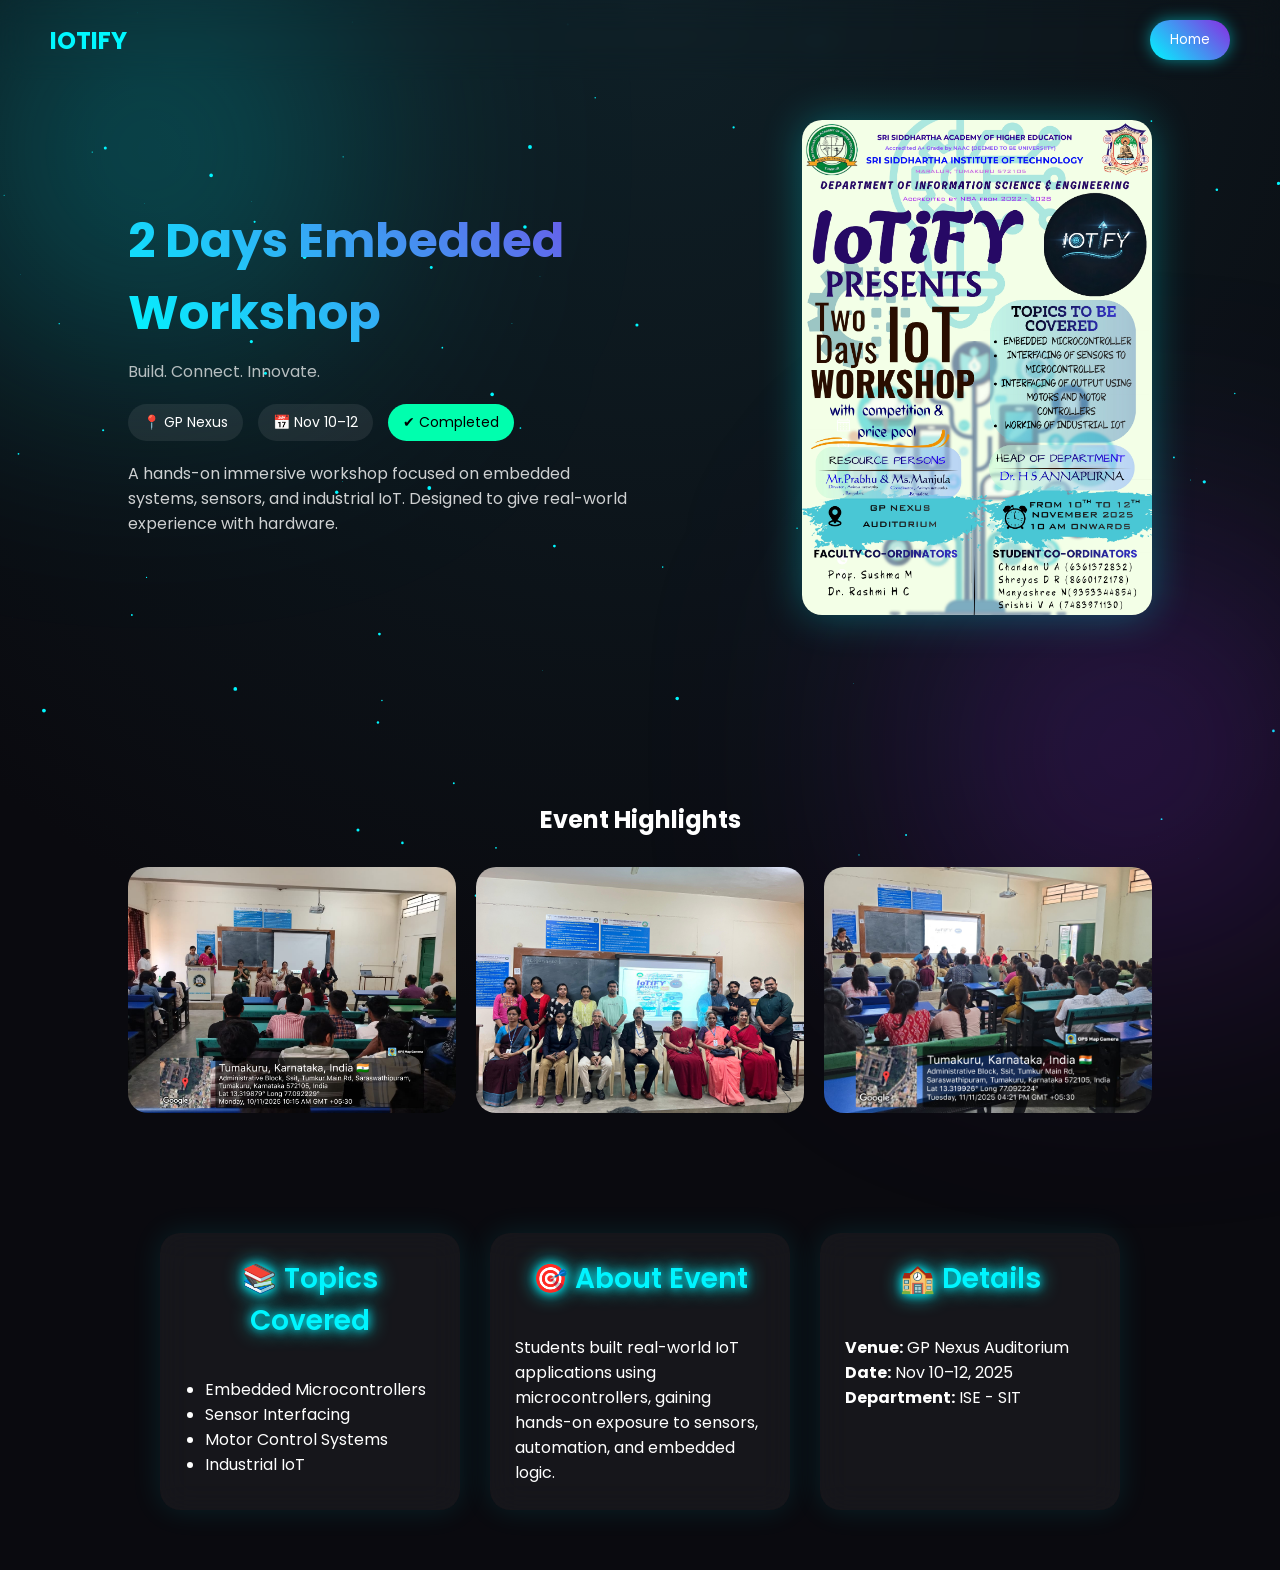
==== event1.html @ 373ab691 "Add files via upload" ====
<!DOCTYPE html>
<html lang="en">
<head>
<meta charset="UTF-8">
<meta name="viewport" content="width=device-width, initial-scale=1.0">
<title>Workshop - IOTIFY</title>

<link rel="stylesheet" href="style.css">
<link href="https://fonts.googleapis.com/css2?family=Poppins:wght@300;500;700&display=swap" rel="stylesheet">

</head>

<body>

<canvas id="bg"></canvas>

<nav>
    <h1>IOTIFY</h1>
    <button onclick="goHome()">Home</button>
</nav>

<section class="event-hero">

    <!-- LEFT CONTENT -->
    <div class="event-left">
        <h1>2 Days Embedded Workshop</h1>
        <p class="tagline">Build. Connect. Innovate.</p>

        <div class="event-badges">
            <span>📍 GP Nexus</span>
            <span>📅 Nov 10–12</span>
            <span class="status">✔ Completed</span>
        </div>

        <p class="desc">
            A hands-on immersive workshop focused on embedded systems, sensors,
            and industrial IoT. Designed to give real-world experience with hardware.
        </p>

    </div>

    <!-- RIGHT HERO IMAGE -->
    <div class="event-right">
        <img src="poster.png" class="hero-img">
    </div>

</section>

<!-- IMAGE GALLERY -->
<section class="gallery-section">

    <h2>Event Highlights</h2>

    <div class="gallery">
        <img src="image1.png">
        <img src="image2.png">
        <img src="image3.png">
    </div>

</section>

<!-- DETAILS -->
<section class="details-section">

    <div class="info-card">
       <h3 style="
    text-align:center;
    font-size:28px;
    font-weight:600;
    color:#00f5ff;
    text-shadow: 0 0 10px #00f5ff, 0 0 20px #00f5ff;
">
    📚 Topics Covered
</h3><br>
        <ul>
            <li>Embedded Microcontrollers</li>
            <li>Sensor Interfacing</li>
            <li>Motor Control Systems</li>
            <li>Industrial IoT</li>
        </ul>
    </div>

    <div class="info-card">
        <h3 style="
    text-align:center;
    font-size:28px;
    font-weight:600;
    color:#00f5ff;
    text-shadow: 0 0 10px #00f5ff, 0 0 20px #00f5ff;
">
    🎯 About Event
</h3><br>
        <p>
            Students built real-world IoT applications using microcontrollers,
            gaining hands-on exposure to sensors, automation, and embedded logic.
        </p>
    </div>

    <div class="info-card">
        <h3 style="
    text-align:center;
    font-size:28px;
    font-weight:600;
    color:#00f5ff;
    text-shadow: 0 0 10px #00f5ff, 0 0 20px #00f5ff;
">
    🏫 Details
</h3><br>
        <p><b>Venue:</b> GP Nexus Auditorium</p>
        <p><b>Date:</b> Nov 10–12, 2025</p>
        <p><b>Department:</b> ISE - SIT</p>
    </div>

</section>

<script src="script.js"></script>
</body>
</html>
---- style.css ----
/* RESET */
    *{
        margin:0;
        padding:0;
        box-sizing:border-box;
        font-family:'Poppins',sans-serif;
    }

    /* BODY */
    body{
        background: radial-gradient(circle at top, #0f2027, #0a0a0f 60%);
        color:white;
        overflow-x:hidden;
    }

    /* GLOW EFFECT */
    body::before{
        content:"";
        position:fixed;
        width:500px;
        height:500px;
        background: radial-gradient(circle, #00f7ff55, transparent);
        top:-100px;
        left:-100px;
        filter:blur(120px);
        z-index:-1;
    }

    body::after{
        content:"";
        position:fixed;
        width:500px;
        height:500px;
        background: radial-gradient(circle, #8a2be255, transparent);
        bottom:-100px;
        right:-100px;
        filter:blur(120px);
        z-index:-1;
    }

    /* NAVBAR */
    nav{
        display:flex;
        justify-content:space-between;
        align-items:center;
        padding:20px 50px;
        position:fixed;
        width:100%;
        backdrop-filter:blur(15px);
        z-index:1000;
    }

    nav h1{
        color:#00f7ff;
    }

    nav button{
        padding:10px 20px;
        border:none;
        border-radius:20px;
        background:linear-gradient(45deg,#00f7ff,#8a2be2);
        color:white;
        cursor:pointer;
        box-shadow:0 0 15px rgba(0,247,255,0.5);
        transition:0.3s;
    }

    nav button:hover{
        transform:scale(1.05);
    }

    /* HERO */
    .hero{
        height:100vh;
        display:flex;
        flex-direction:column;
        justify-content:center;
        align-items:center;
        text-align:center;
    }

    .hero h1{
        font-size:60px;
        background:linear-gradient(45deg,#00f7ff,#8a2be2);
        -webkit-background-clip:text;
        color:transparent;
    }

    .hero p{
        margin-top:10px;
        opacity:0.8;
    }

    .hero-buttons{
        display:flex;
        gap:20px;
        margin-top:30px;
    }

    .hero button{
        padding:15px 30px;
        border:none;
        border-radius:30px;
        background:linear-gradient(45deg,#00f7ff,#8a2be2);
        color:white;
        cursor:pointer;
        transition:0.3s;
    }

    .hero button:hover{
        transform:scale(1.1);
    }

    /* SPECIAL BUTTONS */
    .verify-btn{
        background:linear-gradient(45deg,#00ffae,#00f7ff);
    }

    .login-btn{
        background:linear-gradient(45deg,#8a2be2,#00f7ff);
    }

    /* SECTION */
    .section{
        padding:100px 50px;
        text-align:center;
    }

    /* CARDS */
    .cards{
        display:flex;
        gap:30px;
        flex-wrap:wrap;
        justify-content:center;
    }

    .card{
        width:280px;
        min-height:180px;
        background:rgba(255,255,255,0.05);
        backdrop-filter:blur(15px);
        border-radius:20px;
        padding:20px;
        display:flex;
        align-items:center;
        justify-content:center;
        text-align:center;
        transition:0.3s;
        cursor:pointer;
    }

    .card:hover{
        transform:translateY(-10px) scale(1.05);
        box-shadow:0 0 25px #00f7ff;
    }

    /* EVENT */
    .event-card{
        flex-direction:column;
        gap:10px;
    }

    .event-img{
        width:100%;
        border-radius:15px;
    }

    .event-detail-img{
        width:80%;
        max-width:500px;
        margin:20px 0;
        border-radius:20px;
    }

    .event-desc{
        max-width:600px;
        margin:20px auto;
        opacity:0.8;
    }

    /* REGISTER BUTTON */
    .register-btn{
        padding:12px 25px;
        border:none;
        border-radius:25px;
        background:linear-gradient(45deg,#00f7ff,#8a2be2);
        color:white;
        cursor:pointer;
        transition:0.3s;
    }

    .register-btn:hover{
        transform:scale(1.05);
    }

    /* MODAL */
    .modal{
        display:none;
        position:fixed;
        width:100%;
        height:100%;
        background:rgba(0,0,0,0.85);
        justify-content:center;
        align-items:center;
        z-index:2000;
    }

    .modal-content{
        background:#111;
        padding:30px;
        border-radius:20px;
        width:320px;
        position:relative;
        text-align:center;
        box-shadow:0 0 30px rgba(0,247,255,0.2);
    }

    .modal input{
        width:100%;
        padding:10px;
        margin:10px 0;
        border-radius:10px;
        border:none;
    }

    .modal button{
        padding:10px 20px;
        border:none;
        border-radius:20px;
        background:linear-gradient(45deg,#00f7ff,#8a2be2);
        color:white;
        cursor:pointer;
    }

    .modal button:hover{
        transform:scale(1.05);
    }

    .close-btn{
        position:absolute;
        top:10px;
        right:15px;
        font-size:18px;
        cursor:pointer;
    }

    /* VERIFY PAGE */
    .verify-title{
        font-size:32px;
        margin-top:120px;
        text-align:center;
        background:linear-gradient(45deg,#00f7ff,#8a2be2);
        -webkit-background-clip:text;
        color:transparent;
    }

    .verify-box{
        max-width:420px;
        margin:30px auto;
        padding:30px;
        border-radius:25px;
        background:rgba(255,255,255,0.05);
        backdrop-filter:blur(20px);
        box-shadow:0 0 40px rgba(0,247,255,0.1);
    }

    .verify-box input{
        width:100%;
        padding:12px;
        margin:10px 0;
        border:none;
        border-radius:12px;
        background:#111;
        color:white;
    }

    .verify-box button{
        width:100%;
        padding:12px;
        margin-top:10px;
        border:none;
        border-radius:25px;
        background:linear-gradient(45deg,#00f7ff,#8a2be2);
        color:white;
        cursor:pointer;
    }

    .verify-box button:hover{
        transform:scale(1.05);
    }

    .or-text{
        text-align:center;
        margin:10px 0;
        opacity:0.6;
    }

    /* QR */
    #qr-reader{
        margin-top:15px;
        border-radius:15px;
        overflow:hidden;
        border:2px solid #00f7ff;
    }

    /* RESULT PAGE */
    .result-box{
        max-width:600px;
        margin:120px auto 40px;
        padding:20px;
    }

    .result-card{
        padding:25px;
        border-radius:25px;
        backdrop-filter:blur(25px);
        background:rgba(255,255,255,0.05);
        box-shadow:0 0 40px rgba(0,247,255,0.15);
        animation:fadeIn 0.6s ease;
        text-align:center;
    }

    .result-card:hover{
        transform:scale(1.02);
        box-shadow:0 0 60px rgba(0,247,255,0.3);
    }

    .result-card.success{
        border:1px solid #00ffae;
    }

    .result-card.error{
        border:1px solid #ff0055;
    }

    /* BADGE */
    .verified-badge{
        display:inline-block;
        padding:5px 12px;
        border-radius:20px;
        background:#00ffae;
        color:black;
        font-size:12px;
        margin-bottom:10px;
    }

    /* CERTIFICATE FRAME */
    .result-card iframe{
        display:block;
        margin:15px auto;
    }

    /* CANVAS */
    canvas{
        position:fixed;
        top:0;
        left:0;
        z-index:-1;
    }

    /* FOOTER */
    footer{
        text-align:center;
        padding:20px;
        opacity:0.6;
    }

    /* ANIMATION */
    @keyframes fadeIn{
        from{
            opacity:0;
            transform:translateY(15px);
        }
        to{
            opacity:1;
            transform:translateY(0);
        }
    }

    /* RESPONSIVE */
    @media(max-width:768px){
        .hero h1{
            font-size:35px;
        }

        nav{
            padding:15px 20px;
        }

        .section{
            padding:80px 20px;
        }

        .verify-box,
        .result-box,
        .modal-content{
            width:90%;
        }
    }
    /* ================= SUCCESS ================= */
    .result-card.success{
        border:1px solid #00ffcc;
        box-shadow:0 0 25px rgba(0,255,200,0.4);
        animation:fadeIn 0.6s ease;
    }

    .verified-badge{
        background:#00ffcc;
        color:black;
        padding:5px 15px;
        border-radius:20px;
        font-weight:600;
    }

    /* ================= FAILURE ================= */
    .result-card.fail{
        border:1px solid #ff4d4d;
        box-shadow:0 0 25px rgba(255,0,0,0.4);
        text-align:center;
    }

    .fail-badge{
        background:#ff4d4d;
        padding:6px 16px;
        border-radius:20px;
        font-weight:600;
    }

    .error-icon{
        font-size:50px;
        margin-top:20px;
        color:#ff4d4d;
    }

    /* ================= ANIMATIONS ================= */
    .animate-in{
        animation:fadeIn 0.6s ease;
    }

    .animate-fail{
        animation:shake 0.4s ease, fadeIn 0.6s ease;
    }

    @keyframes fadeIn{
        from{opacity:0; transform:scale(0.95);}
        to{opacity:1; transform:scale(1);}
    }

    @keyframes shake{
        0%{transform:translateX(0);}
        25%{transform:translateX(-5px);}
        50%{transform:translateX(5px);}
        75%{transform:translateX(-5px);}
        100%{transform:translateX(0);}
    }
    .switch-btn{
    background: linear-gradient(45deg,#00f7ff,#0066ff);
    border: none;
    padding: 10px 20px;
    border-radius: 8px;
    color: white;
    font-weight: bold;
    cursor: pointer;
    transition: 0.3s;
}

.switch-btn:hover{
    transform: scale(1.05);
}
.switch-btn{
    background: linear-gradient(45deg,#00f7ff,#0066ff);
    border: none;
    padding: 10px 20px;
    border-radius: 8px;
    color: white;
    font-weight: bold;
    cursor: pointer;
    transition: 0.3s;
}

.switch-btn:hover{
    transform: scale(1.05);
}
/* ================= VERIFY PAGE FIX ================= */

.verify-section{
    display:flex;
    justify-content:center;
    align-items:center;
    min-height:100vh;
    padding:120px 20px 40px;
}

.verify-container{
    width:100%;
    max-width:420px;
    background:rgba(255,255,255,0.05);
    backdrop-filter:blur(20px);
    border-radius:25px;
    padding:30px;
    box-shadow:0 0 40px rgba(0,247,255,0.1);
    position:relative;
    text-align:center;
}

/* FORM FIX */
.form-box{
    display:flex;
    flex-direction:column;
    gap:12px;
}

.form-box input{
    width:100%;
    padding:12px;
    border:none;
    border-radius:12px;
    background:#111;
    color:white;
}

.form-box button{
    padding:12px;
    border:none;
    border-radius:25px;
    background:linear-gradient(45deg,#00f7ff,#8a2be2);
    color:white;
    cursor:pointer;
}

/* OR TEXT */
.or{
    margin:15px 0;
    opacity:0.6;
}

/* QR FIX (IMPORTANT) */
#qr-reader{
    width:100% !important;
    max-width:300px;
    margin:15px auto;
    border-radius:15px;
    overflow:hidden;
    border:2px solid #00f7ff;
}

/* SCAN BUTTON */
.scan-btn{
    margin-top:10px;
    padding:10px 20px;
    border:none;
    border-radius:20px;
    background:linear-gradient(45deg,#00f7ff,#8a2be2);
    color:white;
    cursor:pointer;
}

/* SWITCH BUTTON FIX */
.switch-btn{
    margin-top:10px;
}

/* CLOSE BUTTON FIX */
.close-btn{
    position:absolute;
    top:10px;
    right:15px;
    font-size:18px;
    cursor:pointer;
}
.verify-section{
    display:flex;
    justify-content:center;
    align-items:center;
    min-height:100vh;
    padding-top:100px;
}
/* OVERLAY */
.scanner-overlay{
    position:fixed;
    top:0;
    left:0;
    width:100%;
    height:100%;
    background:rgba(0,0,0,0.95);
    display:flex;
    justify-content:center;
    align-items:center;
    z-index:9999;
}

/* SCANNER BOX */
.scanner-box{
    position:relative;
    width:300px;
    height:400px;
    text-align:center;
}

/* CAMERA VIEW */
.scanner-view{
    width:100%;
    height:300px;
    border-radius:20px;
    overflow:hidden;
}

/* FRAME */
.scan-frame{
    position:absolute;
    top:0;
    left:0;
    width:100%;
    height:300px;
    border:3px solid rgba(0,255,255,0.3);
    border-radius:20px;
    pointer-events:none;
}

/* CORNER EFFECT */
.scan-frame::before,
.scan-frame::after{
    content:"";
    position:absolute;
    width:40px;
    height:40px;
    border:4px solid #00f7ff;
}

.scan-frame::before{
    top:0;
    left:0;
    border-right:none;
    border-bottom:none;
}

.scan-frame::after{
    bottom:0;
    right:0;
    border-left:none;
    border-top:none;
}

/* SCAN LINE */
.scan-line{
    position:absolute;
    width:100%;
    height:3px;
    background:#00f7ff;
    top:0;
    animation:scanMove 2s linear infinite;
}

/* ANIMATION */
@keyframes scanMove{
    0%{ top:0; }
    100%{ top:100%; }
}

/* TEXT */
.scan-text{
    margin-top:15px;
    opacity:0.7;
}

/* CLOSE BUTTON */
.close-scan{
    position:absolute;
    top:-40px;
    right:0;
    background:#ff4d4d;
    border:none;
    padding:5px 10px;
    border-radius:10px;
    color:white;
    cursor:pointer;
}
/* ===== ULTRA MODERN EVENT PAGE ===== */

.event-hero{
    display:flex;
    align-items:center;
    justify-content:space-between;
    padding:120px 10%;
    gap:50px;
}

/* LEFT */
.event-left h1{
    font-size:48px;
    background:linear-gradient(45deg,#00f7ff,#8a2be2);
    -webkit-background-clip:text;
    color:transparent;
}

.tagline{
    margin-top:10px;
    opacity:0.7;
}

.event-badges{
    display:flex;
    gap:15px;
    margin:20px 0;
}

.event-badges span{
    padding:8px 15px;
    background:rgba(255,255,255,0.08);
    border-radius:20px;
    font-size:14px;
}

.status{
    background:#00ffae !important;
    color:black;
}

/* DESCRIPTION */
.desc{
    max-width:500px;
    opacity:0.8;
}

/* RIGHT IMAGE */
.hero-img{
    width:350px;
    border-radius:20px;
    box-shadow:0 0 40px rgba(0,247,255,0.3);
    transition:0.4s;
}

.hero-img:hover{
    transform:scale(1.05) rotate(1deg);
}

/* ===== GALLERY ===== */

.gallery-section{
    padding:60px 10%;
    text-align:center;
}

.gallery{
    display:grid;
    grid-template-columns:repeat(auto-fit,minmax(250px,1fr));
    gap:20px;
    margin-top:30px;
}

.gallery img{
    width:100%;
    border-radius:20px;
    transition:0.4s;
}

.gallery img:hover{
    transform:scale(1.1);
    box-shadow:0 0 25px #00f7ff;
}

/* ===== DETAILS ===== */

.details-section{
    display:flex;
    flex-wrap:wrap;
    gap:30px;
    justify-content:center;
    padding:60px 10%;
}

.info-card{
    width:300px;
    padding:25px;
    border-radius:20px;
    background:rgba(255,255,255,0.05);
    backdrop-filter:blur(15px);
    box-shadow:0 0 30px rgba(0,247,255,0.1);
    transition:0.3s;
}

.info-card:hover{
    transform:translateY(-10px);
    box-shadow:0 0 40px rgba(0,247,255,0.3);
}

.info-card h3{
    color:#00f7ff;
    margin-bottom:10px;
}

.info-card ul{
    margin-left:20px;
}

/* ===== EVENT 2 PRIZE GLOW ===== */
.prize-glow{
    border:1px solid rgba(0,247,255,0.55);
    box-shadow:0 0 25px rgba(0,247,255,0.35), 0 0 60px rgba(138,43,226,0.22);
    animation:prizeGlowPulse 2s ease-in-out infinite alternate;
}

.prize-total{
    margin-top:10px;
    font-size:16px;
    font-weight:700;
    color:#00ffae;
    text-shadow:0 0 10px rgba(0,255,174,0.5), 0 0 20px rgba(0,247,255,0.25);
}

.prize-total span{
    background:linear-gradient(45deg,#00ffae,#00f7ff,#8a2be2);
    -webkit-background-clip:text;
    background-clip:text;
    color:transparent;
    font-weight:800;
}

.prize-list li{
    font-size:16px;
    opacity:0.95;
}

.prize-amount{
    display:inline-block;
    font-size:20px;
    font-weight:900;
    margin:0 6px;
    background:linear-gradient(45deg,#00f7ff,#8a2be2,#00ffae);
    -webkit-background-clip:text;
    background-clip:text;
    color:transparent;
    text-shadow:0 0 18px rgba(0,247,255,0.25);
}

.prize-certificate{
    color:#00f5ff;
    font-weight:700;
    opacity:0.9;
    text-shadow:0 0 15px rgba(0,247,255,0.35);
}

@keyframes prizeGlowPulse{
    from{
        transform:translateY(0);
        box-shadow:0 0 25px rgba(0,247,255,0.25), 0 0 60px rgba(138,43,226,0.15);
    }
    to{
        transform:translateY(-4px);
        box-shadow:0 0 35px rgba(0,247,255,0.45), 0 0 80px rgba(138,43,226,0.25);
    }
}

/* ===== RESPONSIVE ===== */

@media(max-width:768px){

    .event-hero{
        flex-direction:column;
        text-align:center;
    }

    .hero-img{
        width:80%;
    }

    .details-section{
        flex-direction:column;
        align-items:center;
    }
}
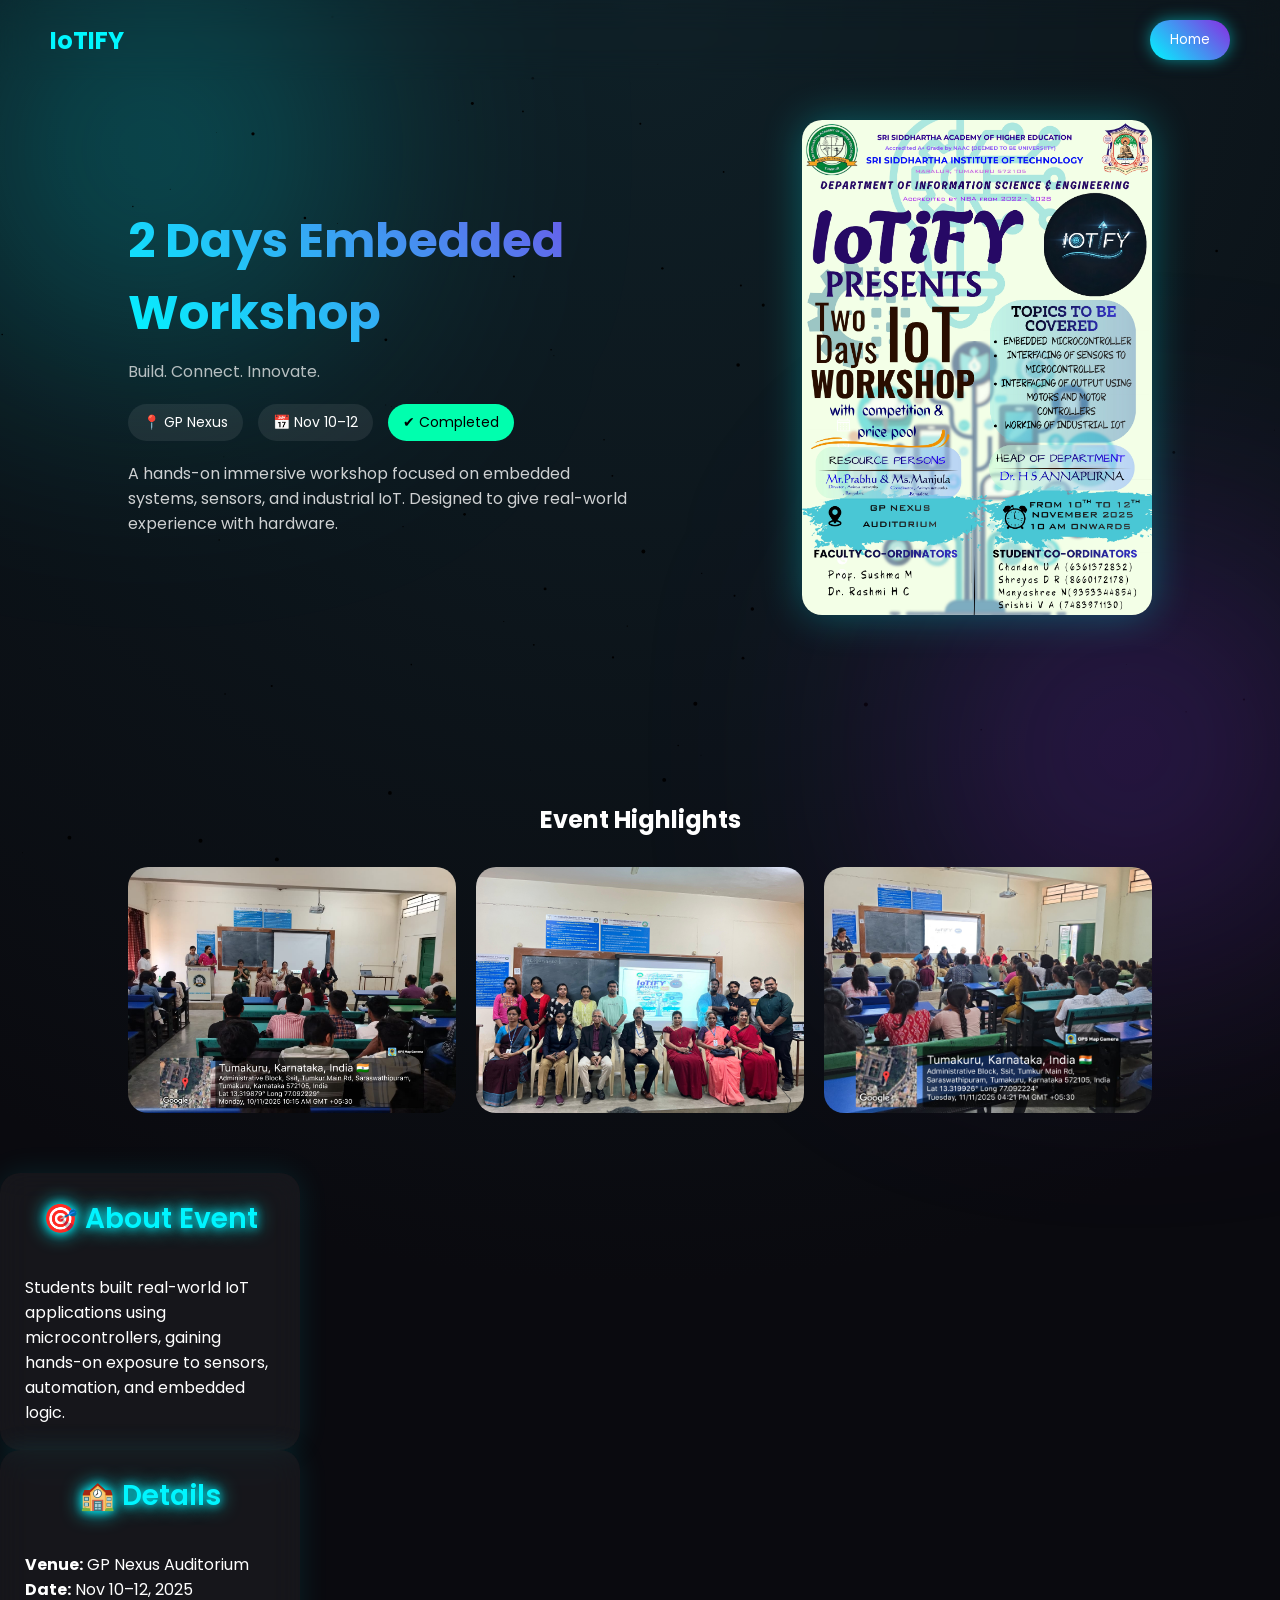
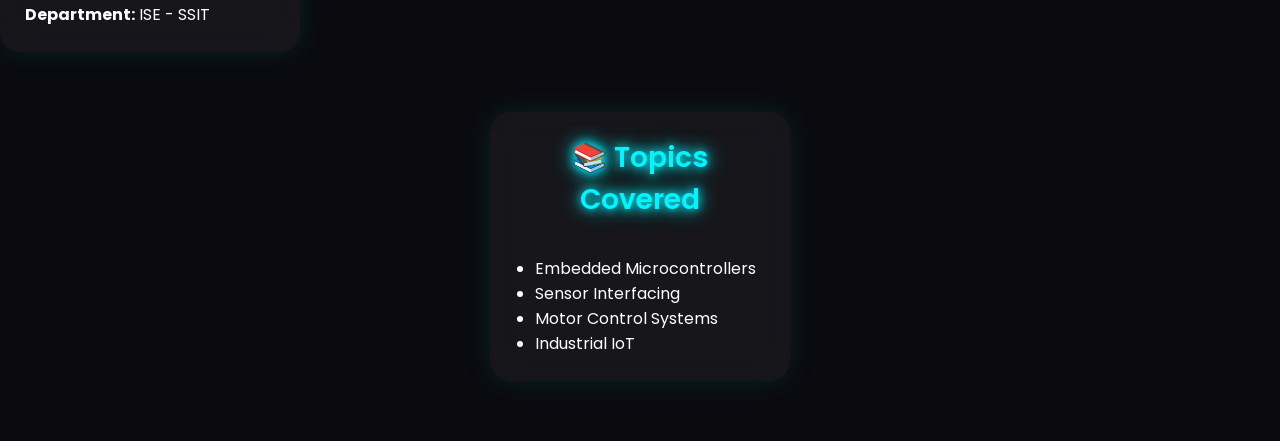
==== commit 09ee9899: "Update event1.html" ====
--- a/event1.html
+++ b/event1.html
@@ -3,7 +3,7 @@
 <head>
 <meta charset="UTF-8">
 <meta name="viewport" content="width=device-width, initial-scale=1.0">
-<title>Workshop - IOTIFY</title>
+<title>Workshop - IoTIFY</title>
 
 <link rel="stylesheet" href="style.css">
 <link href="https://fonts.googleapis.com/css2?family=Poppins:wght@300;500;700&display=swap" rel="stylesheet">
@@ -15,7 +15,7 @@
 <canvas id="bg"></canvas>
 
 <nav>
-    <h1>IOTIFY</h1>
+    <h1>IoTIFY</h1>
     <button onclick="goHome()">Home</button>
 </nav>
 
@@ -60,25 +60,7 @@
 </section>
 
 <!-- DETAILS -->
-<section class="details-section">
 
-    <div class="info-card">
-       <h3 style="
-    text-align:center;
-    font-size:28px;
-    font-weight:600;
-    color:#00f5ff;
-    text-shadow: 0 0 10px #00f5ff, 0 0 20px #00f5ff;
-">
-    📚 Topics Covered
-</h3><br>
-        <ul>
-            <li>Embedded Microcontrollers</li>
-            <li>Sensor Interfacing</li>
-            <li>Motor Control Systems</li>
-            <li>Industrial IoT</li>
-        </ul>
-    </div>
 
     <div class="info-card">
         <h3 style="
@@ -108,11 +90,30 @@
 </h3><br>
         <p><b>Venue:</b> GP Nexus Auditorium</p>
         <p><b>Date:</b> Nov 10–12, 2025</p>
-        <p><b>Department:</b> ISE - SIT</p>
+        <p><b>Department:</b> ISE - SSIT</p>
+    </div>
+    <section class="details-section">
+
+    <div class="info-card">
+       <h3 style="
+    text-align:center;
+    font-size:28px;
+    font-weight:600;
+    color:#00f5ff;
+    text-shadow: 0 0 10px #00f5ff, 0 0 20px #00f5ff;
+">
+    📚 Topics Covered
+</h3><br>
+        <ul>
+            <li>Embedded Microcontrollers</li>
+            <li>Sensor Interfacing</li>
+            <li>Motor Control Systems</li>
+            <li>Industrial IoT</li>
+        </ul>
     </div>
 
 </section>
 
 <script src="script.js"></script>
 </body>
-</html>+</html>
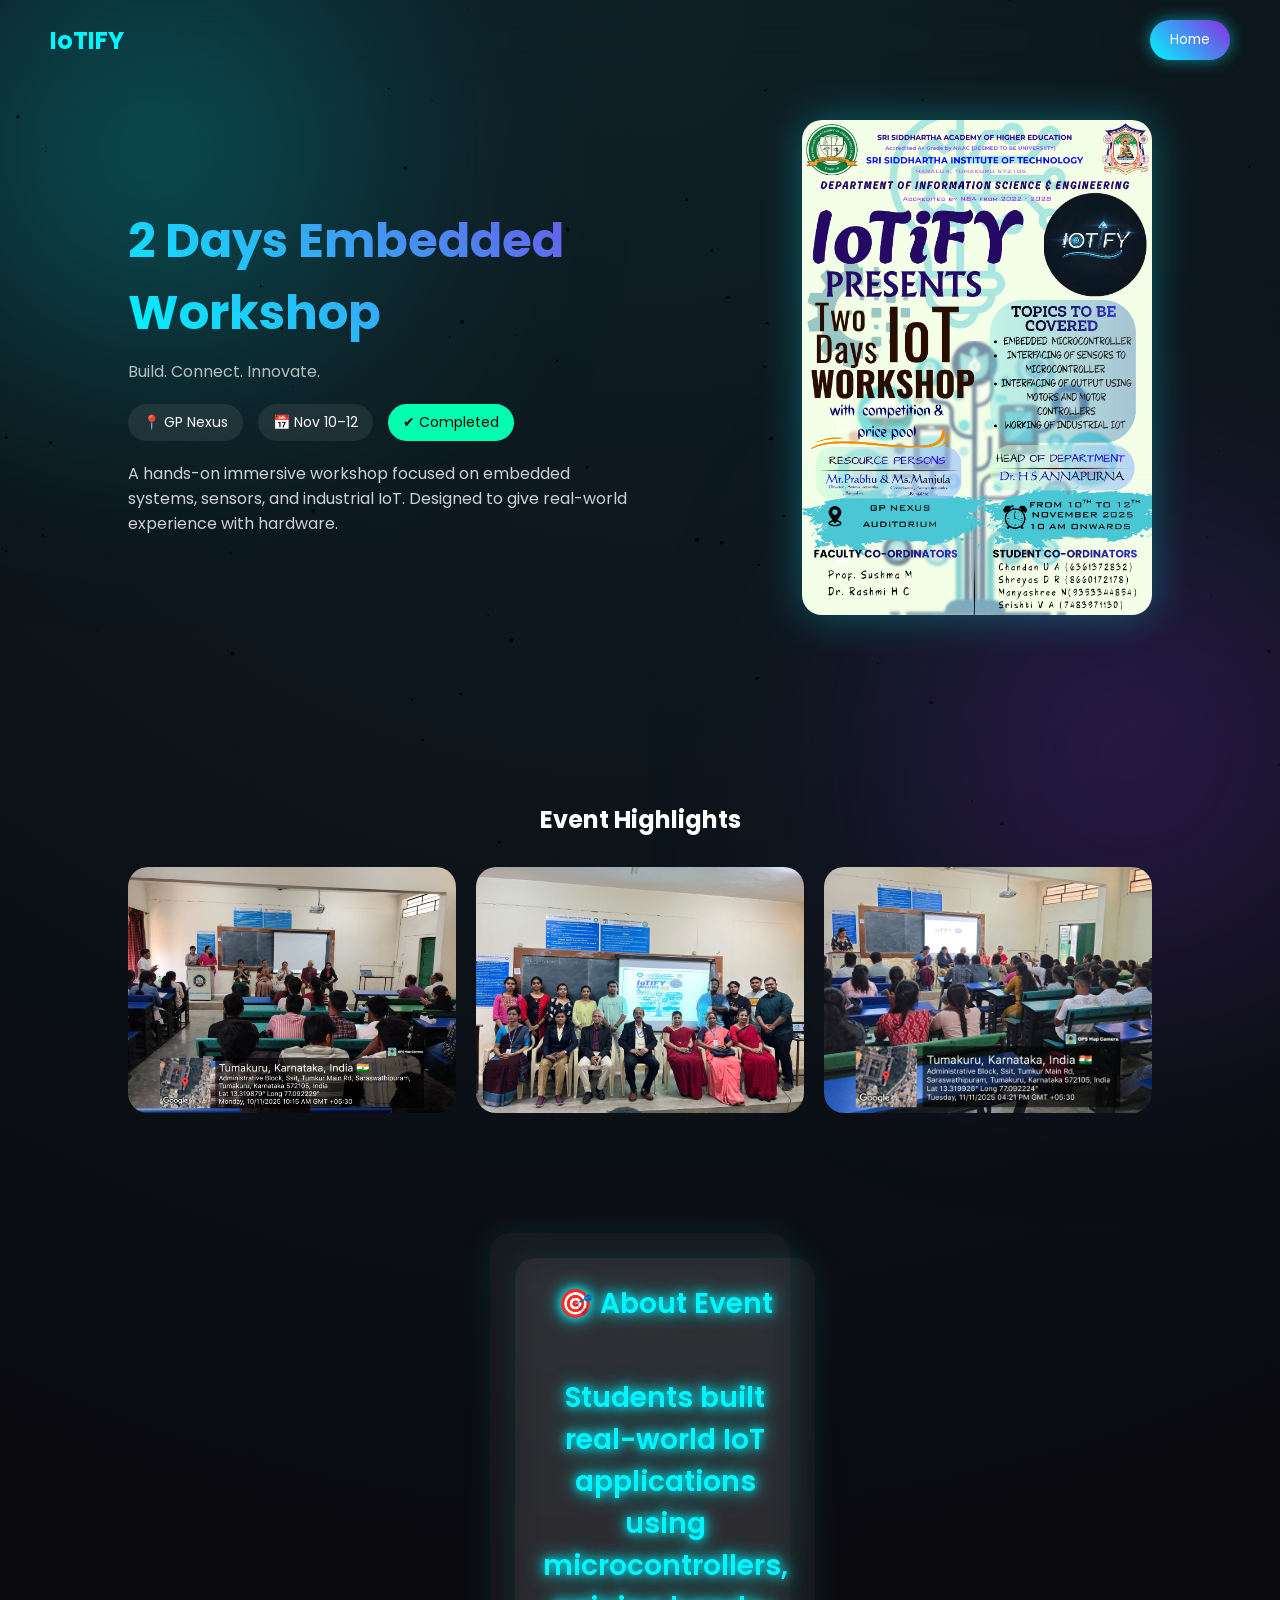
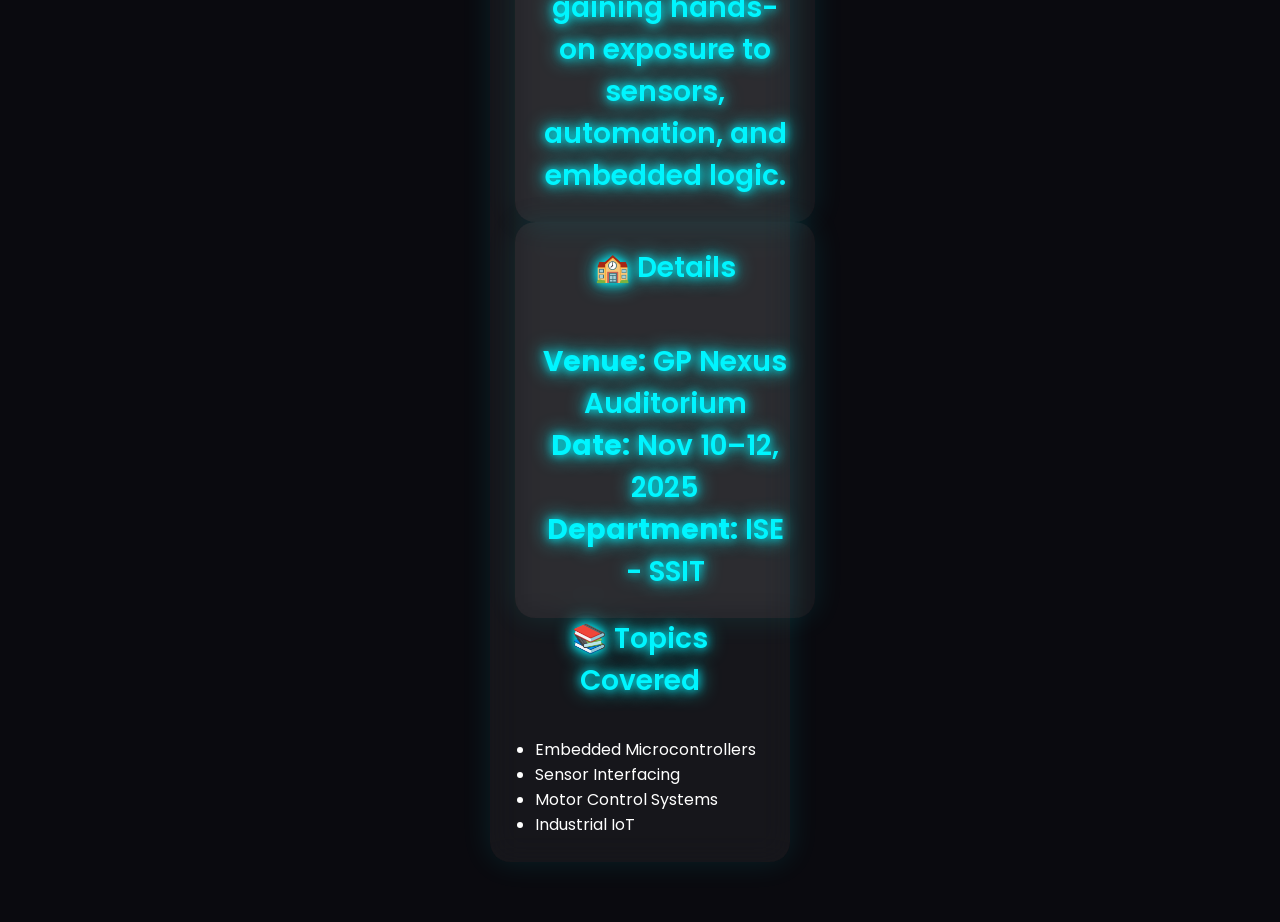
==== commit 6c407414: "Update event1.html" ====
--- a/event1.html
+++ b/event1.html
@@ -60,6 +60,16 @@
 </section>
 
 <!-- DETAILS -->
+     <section class="details-section">
+
+    <div class="info-card">
+       <h3 style="
+    text-align:center;
+    font-size:28px;
+    font-weight:600;
+    color:#00f5ff;
+    text-shadow: 0 0 10px #00f5ff, 0 0 20px #00f5ff;
+">
 
 
     <div class="info-card">
@@ -92,16 +102,7 @@
         <p><b>Date:</b> Nov 10–12, 2025</p>
         <p><b>Department:</b> ISE - SSIT</p>
     </div>
-    <section class="details-section">
-
-    <div class="info-card">
-       <h3 style="
-    text-align:center;
-    font-size:28px;
-    font-weight:600;
-    color:#00f5ff;
-    text-shadow: 0 0 10px #00f5ff, 0 0 20px #00f5ff;
-">
+   
     📚 Topics Covered
 </h3><br>
         <ul>
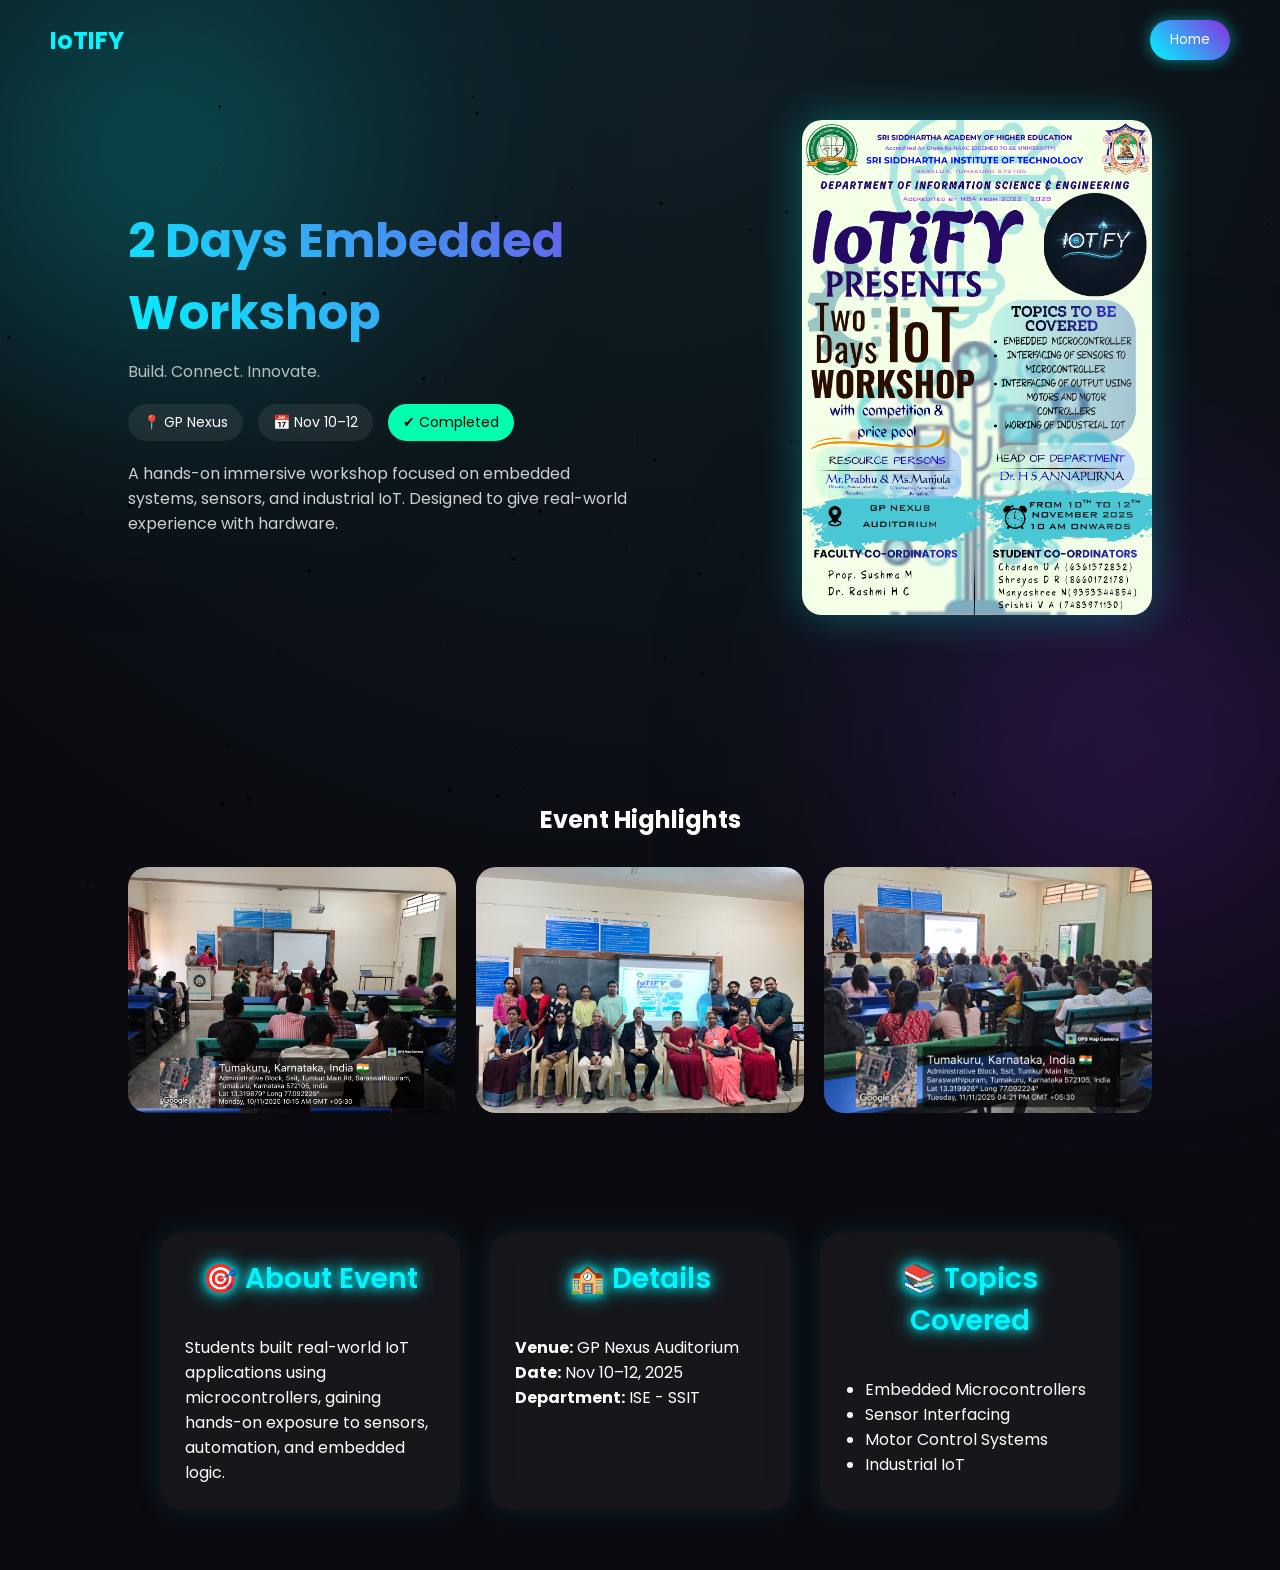
==== commit b6066777: "Update event1.html" ====
--- a/event1.html
+++ b/event1.html
@@ -60,28 +60,19 @@
 </section>
 
 <!-- DETAILS -->
-     <section class="details-section">
-
-    <div class="info-card">
-       <h3 style="
-    text-align:center;
-    font-size:28px;
-    font-weight:600;
-    color:#00f5ff;
-    text-shadow: 0 0 10px #00f5ff, 0 0 20px #00f5ff;
-">
-
+<section class="details-section">
 
     <div class="info-card">
         <h3 style="
-    text-align:center;
-    font-size:28px;
-    font-weight:600;
-    color:#00f5ff;
-    text-shadow: 0 0 10px #00f5ff, 0 0 20px #00f5ff;
-">
-    🎯 About Event
-</h3><br>
+            text-align:center;
+            font-size:28px;
+            font-weight:600;
+            color:#00f5ff;
+            text-shadow: 0 0 10px #00f5ff, 0 0 20px #00f5ff;
+        ">
+        🎯 About Event
+        </h3>
+        <br>
         <p>
             Students built real-world IoT applications using microcontrollers,
             gaining hands-on exposure to sensors, automation, and embedded logic.
@@ -90,21 +81,31 @@
 
     <div class="info-card">
         <h3 style="
-    text-align:center;
-    font-size:28px;
-    font-weight:600;
-    color:#00f5ff;
-    text-shadow: 0 0 10px #00f5ff, 0 0 20px #00f5ff;
-">
-    🏫 Details
-</h3><br>
+            text-align:center;
+            font-size:28px;
+            font-weight:600;
+            color:#00f5ff;
+            text-shadow: 0 0 10px #00f5ff, 0 0 20px #00f5ff;
+        ">
+        🏫 Details
+        </h3>
+        <br>
         <p><b>Venue:</b> GP Nexus Auditorium</p>
         <p><b>Date:</b> Nov 10–12, 2025</p>
         <p><b>Department:</b> ISE - SSIT</p>
     </div>
-   
-    📚 Topics Covered
-</h3><br>
+
+    <div class="info-card">
+        <h3 style="
+            text-align:center;
+            font-size:28px;
+            font-weight:600;
+            color:#00f5ff;
+            text-shadow: 0 0 10px #00f5ff, 0 0 20px #00f5ff;
+        ">
+        📚 Topics Covered
+        </h3>
+        <br>
         <ul>
             <li>Embedded Microcontrollers</li>
             <li>Sensor Interfacing</li>
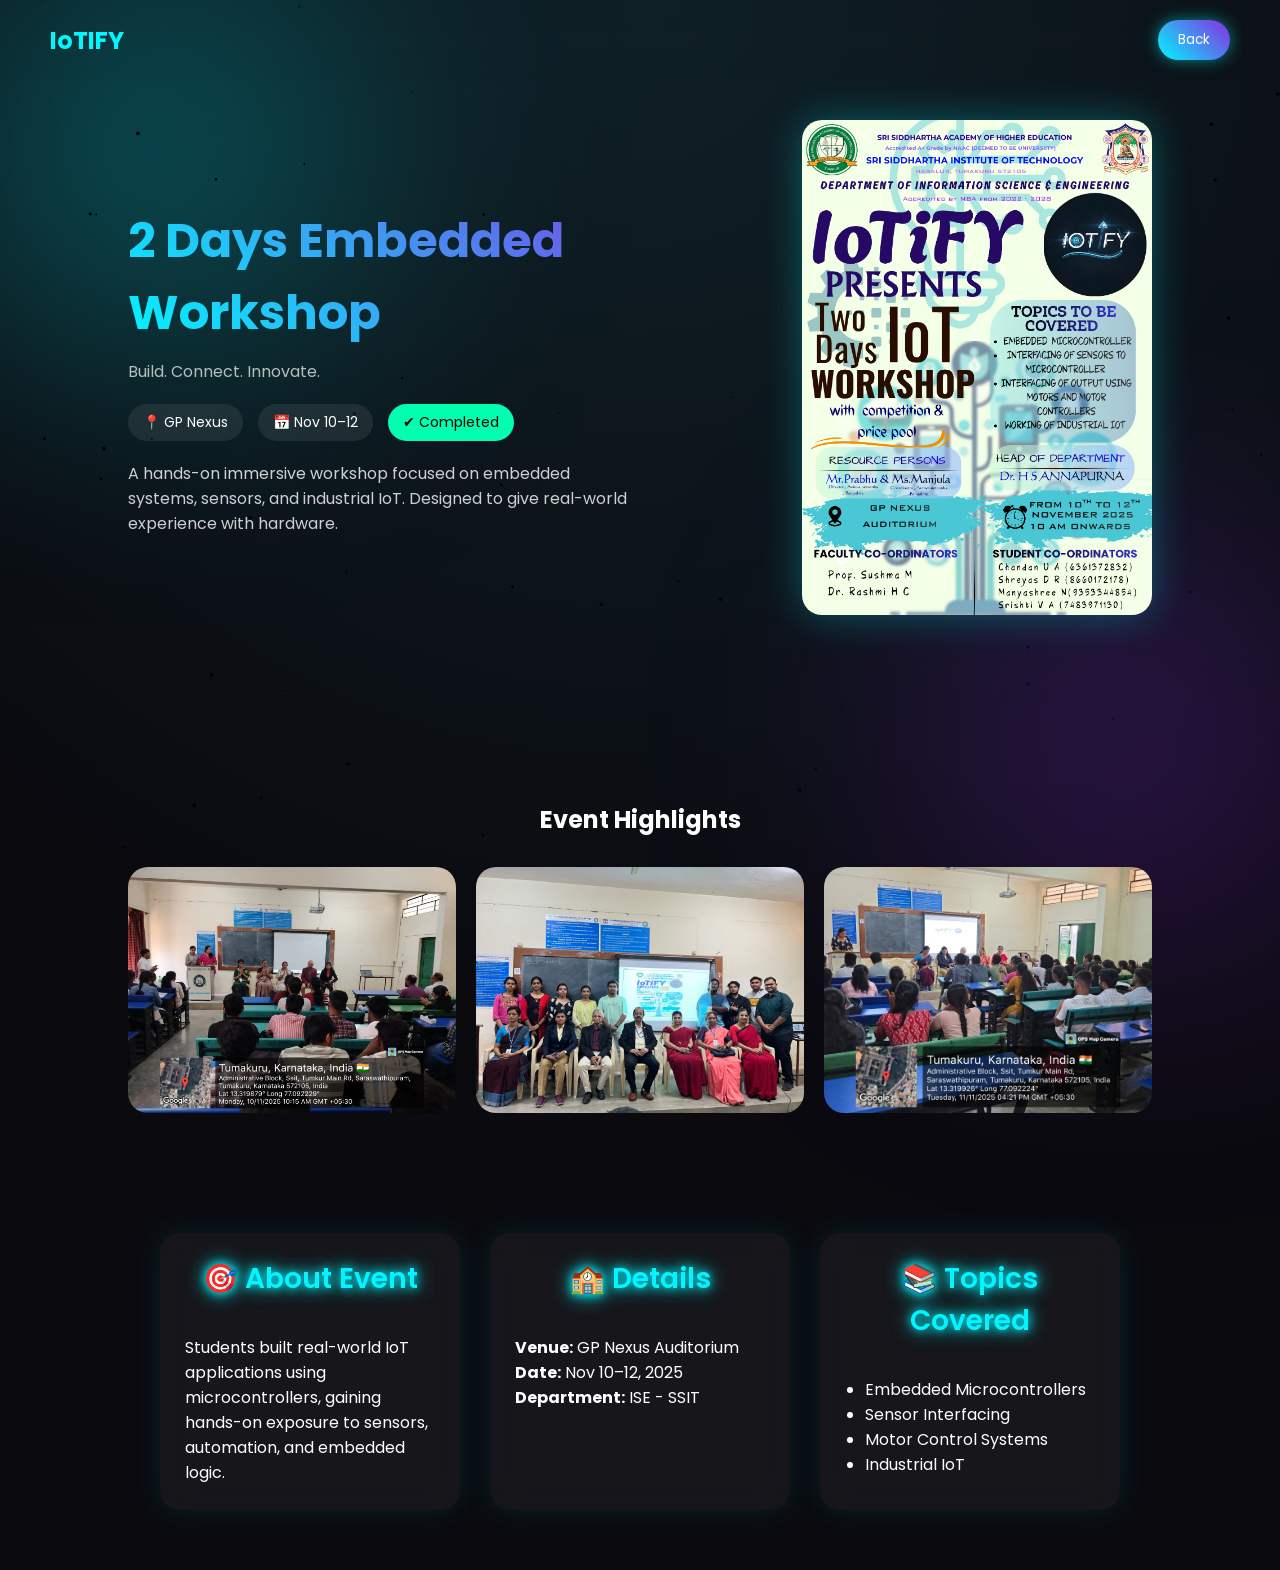
==== commit 0f86f2f0: "Update event1.html" ====
--- a/event1.html
+++ b/event1.html
@@ -16,7 +16,7 @@
 
 <nav>
     <h1>IoTIFY</h1>
-    <button onclick="goHome()">Home</button>
+    <button onclick="goHome()">Back</button>
 </nav>
 
 <section class="event-hero">
